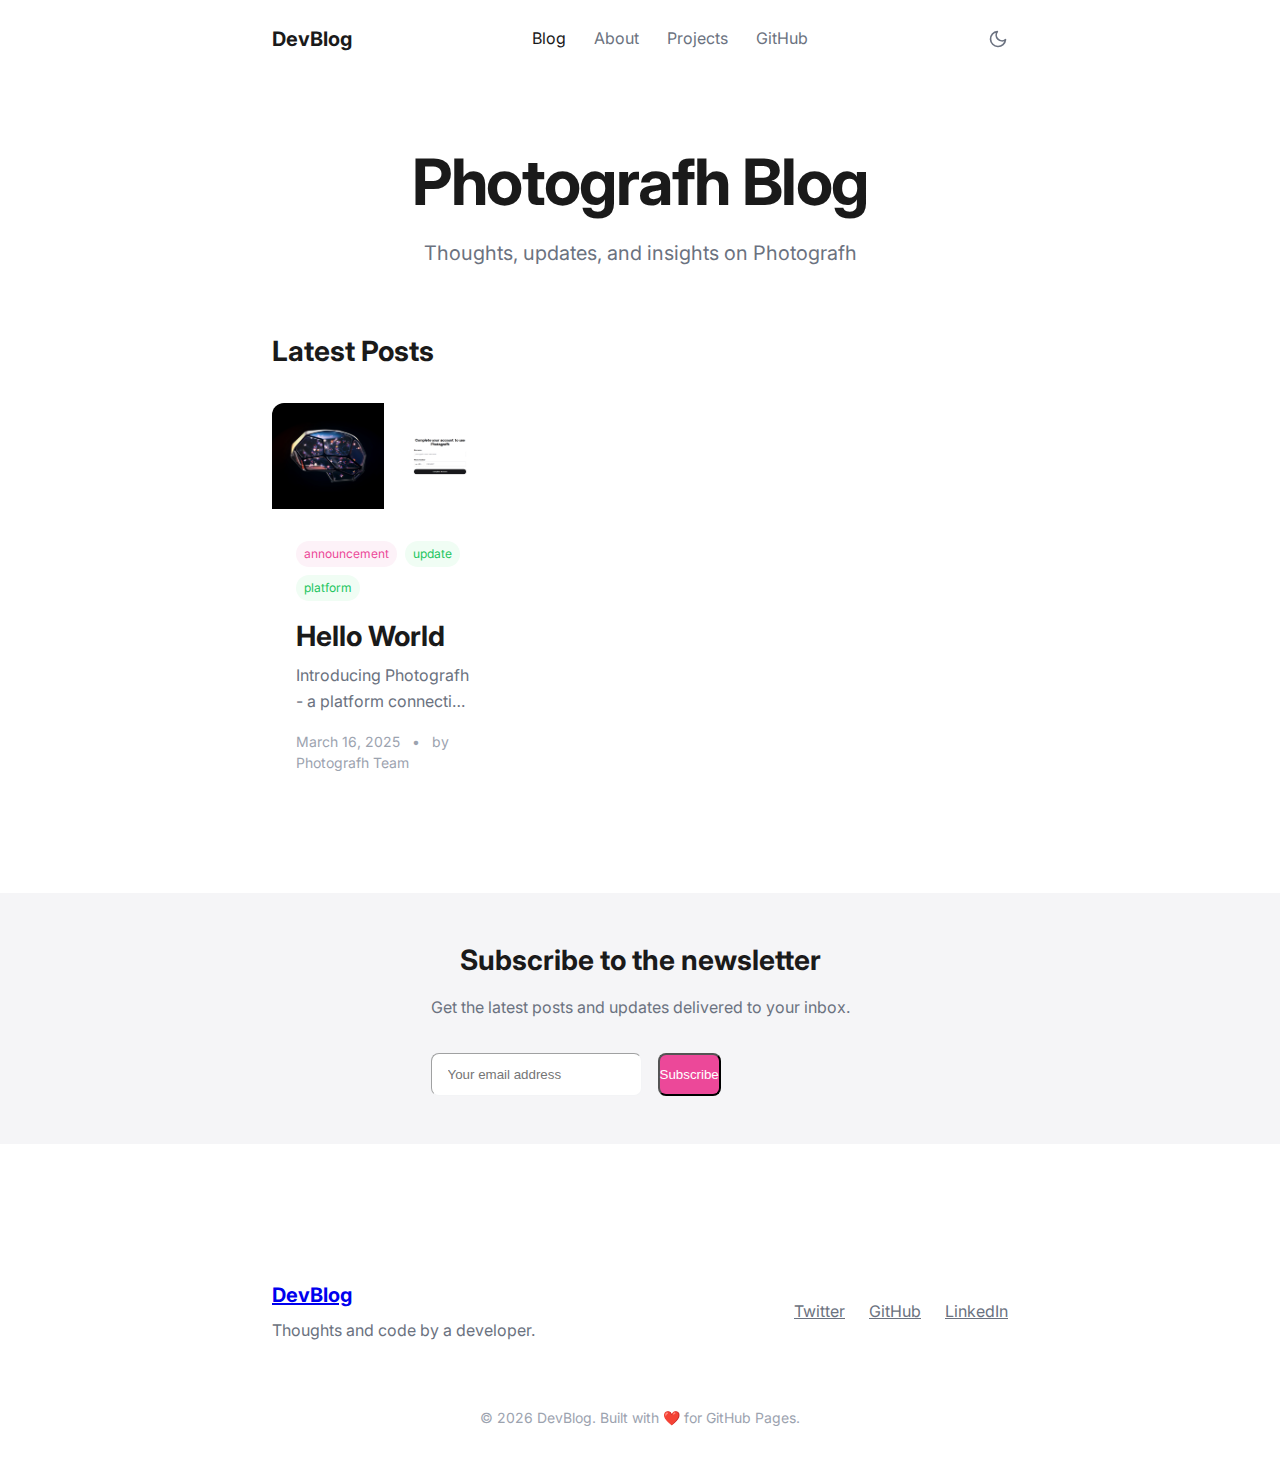
==== index.html @ 2fe1cd86 "initial blog post" ====
<!DOCTYPE html>
<html lang="en">
  <head>
    <meta charset="UTF-8" />
    <meta name="viewport" content="width=device-width, initial-scale=1.0" />
    <title>Developer Blog</title>
    <link rel="stylesheet" href="styles.css" />
    <link
      rel="stylesheet"
      href="https://fonts.googleapis.com/css2?family=Inter:wght@400;500;600;700&display=swap"
    />
  </head>
  <body>
    <header class="py-6 border-b border-gray-100 border-opacity-10">
      <div class="wrapper">
        <nav class="flex justify-between items-center">
          <div class="logo">
            <a href="index.html" class="text-xl font-bold">DevBlog</a>
          </div>
          <div class="nav-links space-x-6">
            <a href="index.html" class="text-foreground">Blog</a>
            <a href="#" class="text-gray-500 hover:text-foreground">About</a>
            <a href="#" class="text-gray-500 hover:text-foreground">Projects</a>
            <a
              href="https://github.com/yourusername"
              target="_blank"
              class="text-gray-500 hover:text-foreground"
              >GitHub</a
            >
          </div>
          <button class="theme-toggle" aria-label="Toggle dark mode">
            <svg
              xmlns="http://www.w3.org/2000/svg"
              width="20"
              height="20"
              viewBox="0 0 24 24"
              fill="none"
              stroke="currentColor"
              stroke-width="2"
              stroke-linecap="round"
              stroke-linejoin="round"
              class="sun-icon"
            >
              <circle cx="12" cy="12" r="5"></circle>
              <line x1="12" y1="1" x2="12" y2="3"></line>
              <line x1="12" y1="21" x2="12" y2="23"></line>
              <line x1="4.22" y1="4.22" x2="5.64" y2="5.64"></line>
              <line x1="18.36" y1="18.36" x2="19.78" y2="19.78"></line>
              <line x1="1" y1="12" x2="3" y2="12"></line>
              <line x1="21" y1="12" x2="23" y2="12"></line>
              <line x1="4.22" y1="19.78" x2="5.64" y2="18.36"></line>
              <line x1="18.36" y1="5.64" x2="19.78" y2="4.22"></line>
            </svg>
            <svg
              xmlns="http://www.w3.org/2000/svg"
              width="20"
              height="20"
              viewBox="0 0 24 24"
              fill="none"
              stroke="currentColor"
              stroke-width="2"
              stroke-linecap="round"
              stroke-linejoin="round"
              class="moon-icon"
            >
              <path d="M21 12.79A9 9 0 1 1 11.21 3 7 7 0 0 0 21 12.79z"></path>
            </svg>
          </button>
        </nav>
      </div>
    </header>

    <main>
      <div class="wrapper">
        <section class="blog-header my-16 text-center">
          <h1 class="text-huge font-bold tracking-tight mb-4">
            Photografh Blog
          </h1>
          <p class="text-xl text-gray-500">
            Thoughts, updates, and insights on Photografh
          </p>
        </section>

        <section class="posts-grid mb-24">
          <h2 class="text-h2 font-bold mb-8">Latest Posts</h2>
          <div class="grid grid-cols-1 md:grid-cols-2 lg:grid-cols-3 gap-8">
            <!-- Posts will be dynamically inserted here -->
          </div>
        </section>
      </div>

      <section class="newsletter-section bg-secondaryBg py-12 mb-24">
        <div class="wrapper">
          <div class="text-center max-w-xl mx-auto">
            <h2 class="text-h2 font-bold mb-4">Subscribe to the newsletter</h2>
            <p class="text-gray-500 mb-8">
              Get the latest posts and updates delivered to your inbox.
            </p>
            <form class="flex flex-col sm:flex sm:flex-row sm:gap-4">
              <input
                type="email"
                placeholder="Your email address"
                class="bg-background border border-gray-100 border-opacity-10 rounded-lg py-3 px-4 mb-4 sm:mb-0 flex-grow"
              />
              <button
                type="submit"
                class="bg-pink-500 hover:bg-pink-600 text-white font-medium py-3 px-5 rounded-lg transition-colors"
              >
                Subscribe
              </button>
            </form>
          </div>
        </div>
      </section>
    </main>

    <footer class="border-t border-gray-100 border-opacity-10 py-10">
      <div class="wrapper">
        <div class="flex flex-col md:flex-row justify-between items-center">
          <div class="mb-6 md:mb-0">
            <a href="index.html" class="text-xl font-bold">DevBlog</a>
            <p class="text-gray-500 mt-2">Thoughts and code by a developer.</p>
          </div>
          <div class="flex space-x-6">
            <a href="#" class="text-gray-500 hover:text-foreground">Twitter</a>
            <a href="#" class="text-gray-500 hover:text-foreground">GitHub</a>
            <a href="#" class="text-gray-500 hover:text-foreground">LinkedIn</a>
          </div>
        </div>
        <div
          class="mt-8 pt-8 border-t border-gray-100 border-opacity-10 text-center text-gray-400 text-sm"
        >
          <p>
            &copy; <span id="current-year"></span> DevBlog. Built with ❤️ for
            GitHub Pages.
          </p>
        </div>
      </div>
    </footer>

    <script src="script.js"></script>
  </body>
</html>
---- styles.css ----
:root {
  /* Light theme variables */
  --background: #ffffff;
  --secondaryBg: #f5f5f7;
  --foreground: #1a1a1a;
  --gray-50: #f9fafb;
  --gray-100: #f3f4f6;
  --gray-200: #e5e7eb;
  --gray-300: #d1d5db;
  --gray-400: #9ca3af;
  --gray-500: #6b7280;
  --gray-600: #4b5563;
  --gray-700: #374151;
  --gray-800: #1f2937;
  --blue-50: #eff6ff;
  --blue-100: #dbeafe;
  --blue-500: #3b82f6;
  --green-50: #f0fdf4;
  --green-500: #22c55e;
  --pink-50: #fdf2f8;
  --pink-200: #fbcfe8;
  --pink-500: #ec4899;
  --pink-600: #db2777;
  --pink-700: #be185d;
  --pink-800: #9d174d;
  --yellow-500: #eab308;
}
.dark {
  /* Dark theme variables */
  --background: #121212;
  --secondaryBg: #1e1e1e;
  --foreground: #f5f5f7;
  --gray-50: #18181b;
  --gray-100: #27272a;
  --gray-200: #3f3f46;
  --gray-300: #52525b;
  --gray-400: #71717a;
  --gray-500: #a1a1aa;
  --gray-600: #d4d4d8;
  --gray-700: #e4e4e7;
  --gray-800: #f4f4f5;
  --blue-50: #172554;
  --blue-100: #1e3a8a;
  --blue-500: #3b82f6;
  --green-50: #14532d;
  --green-500: #22c55e;
  --pink-50: #831843;
  --pink-200: #be185d;
  --pink-500: #ec4899;
  --pink-600: #db2777;
  --pink-700: #fbcfe8;
  --pink-800: #fdf2f8;
  --yellow-500: #eab308;
}
* {
  margin: 0;
  padding: 0;
  box-sizing: border-box;
}
html,
body {
  -webkit-font-smoothing: antialiased;
  -moz-osx-font-smoothing: grayscale;
  background-color: var(--background);
  color: var(--foreground);
  min-height: 100vh;
}
body {
  font-family: "Inter", -apple-system, BlinkMacSystemFont, "Segoe UI", Roboto,
    Oxygen, Ubuntu, Cantarell, "Open Sans", "Helvetica Neue", sans-serif;
  line-height: 1.6;
  transition: background-color 0.3s ease, color 0.3s ease;
} /* Wrapper */
.wrapper {
  display: grid;
  grid-template-columns: 1fr min(736px, 100%) 1fr;
  padding: 0 1.25rem;
}
.wrapper > * {
  grid-column: 2;
}
.full-bleed {
  width: 100%;
  grid-column: 1/4;
} /* Typography */
.text-huge {
  font-size: clamp(48px, 6vw, 64px);
  line-height: 1.25;
}
.text-h2 {
  font-size: clamp(24px, 3vw, 28px);
  line-height: 1.375;
}
.text-xl {
  font-size: 20px;
  line-height: 1.5;
}
.text-lg {
  font-size: 18px;
  line-height: 1.5;
}
.text-base {
  font-size: 16px;
  line-height: 1.5;
}
.text-sm {
  font-size: 14px;
  line-height: 21px;
}
.text-xs {
  font-size: 12px;
  line-height: 18px;
} /* Header and Navigation */
header {
  margin-bottom: 0;
}
.logo a {
  color: var(--foreground);
  text-decoration: none;
}
.nav-links a {
  text-decoration: none;
  transition: color 0.2s ease;
}
.theme-toggle {
  background: none;
  border: none;
  color: var(--gray-500);
  cursor: pointer;
  display: flex;
  align-items: center;
  justify-content: center;
}
.dark .sun-icon {
  display: block;
}
.dark .moon-icon {
  display: none;
}
.sun-icon {
  display: none;
}
.moon-icon {
  display: block;
} /* Post Cards */
.post-card {
  background-color: var(--background);
  overflow: hidden;
  transition: transform 0.2s ease;
}
.post-card:hover {
  transform: translateY(-5px);
}
.post-card h2 {
  color: var(--foreground);
  text-decoration: none;
}
.post-card a {
  text-decoration: none;
}
.post-tags {
  display: flex;
  flex-wrap: wrap;
  gap: 8px;
}
.tag {
  display: inline-block;
}
.line-clamp-2 {
  overflow: hidden;
  display: -webkit-box;
  -webkit-box-orient: vertical;
  -webkit-line-clamp: 2;
} /* Blog Post */
.blog-post {
  margin-bottom: 40px;
}
.post-content h2 {
  color: var(--foreground);
}
.post-content h3 {
  color: var(--foreground);
}
.post-content p {
  margin-bottom: 1.5rem;
}
.post-content pre {
  background-color: var(--secondaryBg);
  border-radius: 0.375rem;
  border-width: 1px;
  border-color: var(--gray-100);
  padding: 1rem 1.5rem;
  font-size: 14px;
  line-height: 21px;
  margin: 1.5rem 0;
  overflow-x: auto;
}
.post-content code {
  font-family: ui-monospace, SFMono-Regular, SF Mono, Consolas, Liberation Mono,
    Menlo, monospace;
}
.post-content img {
  max-width: 100%;
  height: auto;
  border-radius: 0.375rem;
  margin: 1.5rem 0;
}
.post-content ul,
.post-content ol {
  margin: 1.5rem 0;
  padding-left: 1.5rem;
}
.post-content ul {
  list-style-type: disc;
}
.post-content ol {
  list-style-type: decimal;
}
.post-content li {
  margin-bottom: 0.5rem;
}
.post-content blockquote {
  border-left: 4px solid var(--pink-500);
  padding-left: 1rem;
  margin: 1.5rem 0;
  color: var(--gray-600);
  font-style: italic;
} /* Utility Classes */
.flex {
  display: flex;
}
.flex-col {
  flex-direction: column;
}
.items-center {
  align-items: center;
}
.justify-between {
  justify-content: space-between;
}
.justify-center {
  justify-content: center;
}
.text-center {
  text-align: center;
}
.font-bold {
  font-weight: 700;
}
.font-semibold {
  font-weight: 600;
}
.font-medium {
  font-weight: 500;
}
.tracking-tight {
  letter-spacing: -0.025em;
}
.mx-auto {
  margin-left: auto;
  margin-right: auto;
}
.my-16 {
  margin-top: 4rem;
  margin-bottom: 4rem;
}
.my-8 {
  margin-top: 2rem;
  margin-bottom: 2rem;
}
.my-4 {
  margin-top: 1rem;
  margin-bottom: 1rem;
}
.mx-2 {
  margin-left: 0.5rem;
  margin-right: 0.5rem;
}
.mt-8 {
  margin-top: 2rem;
}
.mb-8 {
  margin-bottom: 2rem;
}
.mt-4 {
  margin-top: 1rem;
}
.mb-4 {
  margin-bottom: 1rem;
}
.mt-2 {
  margin-top: 0.5rem;
}
.mb-2 {
  margin-bottom: 0.5rem;
}
.mb-6 {
  margin-bottom: 1.5rem;
}
.mb-16 {
  margin-bottom: 4rem;
}
.mb-24 {
  margin-bottom: 6rem;
}
.mt-16 {
  margin-top: 4rem;
}
.py-6 {
  padding-top: 1.5rem;
  padding-bottom: 1.5rem;
}
.py-3 {
  padding-top: 0.75rem;
  padding-bottom: 0.75rem;
}
.px-4 {
  padding-left: 1rem;
  padding-right: 1rem;
}
.py-1 {
  padding-top: 0.25rem;
  padding-bottom: 0.25rem;
}
.px-2 {
  padding-left: 0.5rem;
  padding-right: 0.5rem;
}
.py-10 {
  padding-top: 2.5rem;
  padding-bottom: 2.5rem;
}
.py-12 {
  padding-top: 3rem;
  padding-bottom: 3rem;
}
.pt-8 {
  padding-top: 2rem;
}
.p-6 {
  padding: 1.5rem;
}
.rounded-xl {
  border-radius: 0.75rem;
}
.rounded-lg {
  border-radius: 0.5rem;
}
.rounded-full {
  border-radius: 9999px;
}
.border {
  border-width: 1px;
}
.border-t {
  border-top-width: 1px;
}
.border-b {
  border-bottom-width: 1px;
}
.border-gray-100 {
  border-color: var(--gray-100);
}
.border-opacity-10 {
  --tw-border-opacity: 0.1;
}
.text-foreground {
  color: var(--foreground);
}
.text-gray-500 {
  color: var(--gray-500);
}
.text-gray-400 {
  color: var(--gray-400);
}
.text-gray-700 {
  color: var(--gray-700);
}
.text-white {
  color: #ffffff;
}
.text-blue-500 {
  color: var(--blue-500);
}
.text-green-500 {
  color: var(--green-500);
}
.text-pink-500 {
  color: var(--pink-500);
}
.text-pink-600 {
  color: var(--pink-600);
}
.bg-background {
  background-color: var(--background);
}
.bg-secondaryBg {
  background-color: var(--secondaryBg);
}
.bg-blue-50 {
  background-color: var(--blue-50);
}
.bg-green-50 {
  background-color: var(--green-50);
}
.bg-pink-50 {
  background-color: var(--pink-50);
}
.bg-pink-500 {
  background-color: var(--pink-500);
}
.hover\:bg-pink-600:hover {
  background-color: var(--pink-600);
}
.hover\:text-foreground:hover {
  color: var(--foreground);
}
.transition-colors {
  transition-property: color, background-color, border-color;
  transition-timing-function: cubic-bezier(0.4, 0, 0.2, 1);
  transition-duration: 0.15s;
}
.transition-transform {
  transition-property: transform;
  transition-timing-function: cubic-bezier(0.4, 0, 0.2, 1);
  transition-duration: 0.15s;
}
.object-cover {
  object-fit: cover;
}
.w-full {
  width: 100%;
}
.h-full {
  height: 100%;
}
.overflow-hidden {
  overflow: hidden;
}
.grid {
  display: grid;
}
.grid-cols-1 {
  grid-template-columns: repeat(1, minmax(0, 1fr));
}
.gap-8 {
  gap: 2rem;
}
.space-x-6 > :not([hidden]) ~ :not([hidden]) {
  --tw-space-x-reverse: 0;
  margin-right: calc(1.5rem * var(--tw-space-x-reverse));
  margin-left: calc(1.5rem * calc(1 - var(--tw-space-x-reverse)));
}
.group:hover .group-hover\:scale-\[1\.05\] {
  --tw-scale-x: 1.05;
  --tw-scale-y: 1.05;
  transform: translate(var(--tw-translate-x), var(--tw-translate-y))
    rotate(var(--tw-rotate)) skewX(var(--tw-skew-x)) skewY(var(--tw-skew-y))
    scaleX(var(--tw-scale-x)) scaleY(var(--tw-scale-y));
} /* Responsive Design */
@media (min-width: 640px) {
  .sm\:flex {
    display: flex;
  }
  .sm\:flex-row {
    flex-direction: row;
  }
  .sm\:gap-4 {
    gap: 1rem;
  }
  .sm\:mb-0 {
    margin-bottom: 0;
  }
}
@media (min-width: 768px) {
  .md\:grid-cols-2 {
    grid-template-columns: repeat(2, minmax(0, 1fr));
  }
  .md\:flex-row {
    flex-direction: row;
  }
  .md\:mb-0 {
    margin-bottom: 0;
  }
}
@media (min-width: 1024px) {
  .lg\:grid-cols-3 {
    grid-template-columns: repeat(3, minmax(0, 1fr));
  }
}
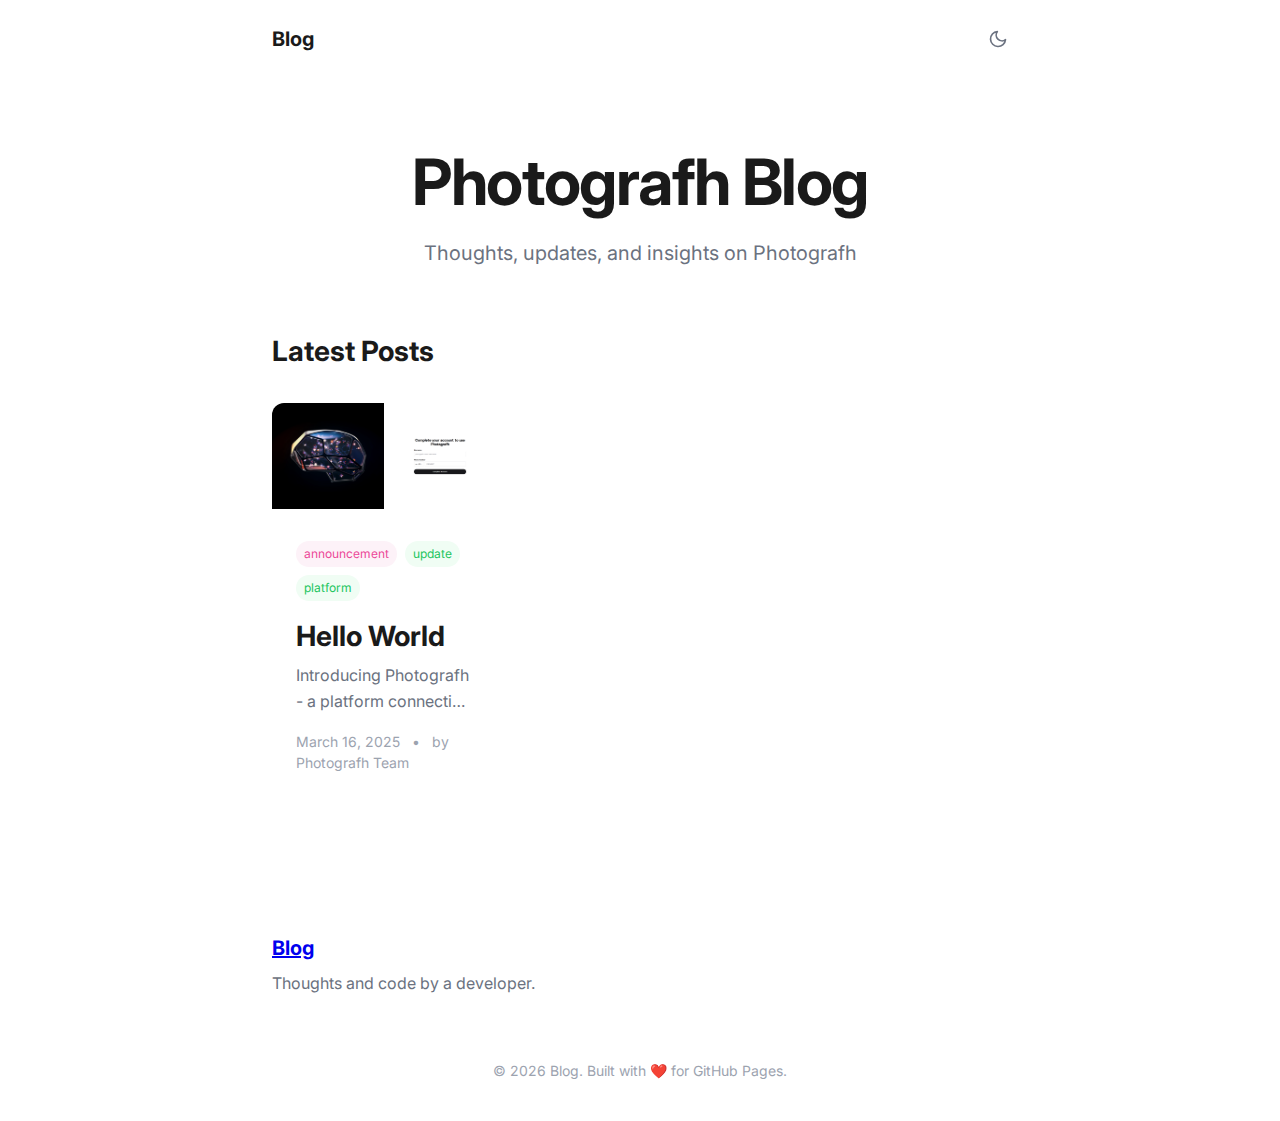
==== commit da09189e: "removed irrelevant content" ====
--- a/index.html
+++ b/index.html
@@ -3,7 +3,7 @@
   <head>
     <meta charset="UTF-8" />
     <meta name="viewport" content="width=device-width, initial-scale=1.0" />
-    <title>Developer Blog</title>
+    <title>Blog</title>
     <link rel="stylesheet" href="styles.css" />
     <link
       rel="stylesheet"
@@ -15,19 +15,11 @@
       <div class="wrapper">
         <nav class="flex justify-between items-center">
           <div class="logo">
-            <a href="index.html" class="text-xl font-bold">DevBlog</a>
+            <a href="index.html" class="text-xl font-bold">Blog</a>
           </div>
-          <div class="nav-links space-x-6">
+          <!-- <div class="nav-links space-x-6">
             <a href="index.html" class="text-foreground">Blog</a>
-            <a href="#" class="text-gray-500 hover:text-foreground">About</a>
-            <a href="#" class="text-gray-500 hover:text-foreground">Projects</a>
-            <a
-              href="https://github.com/yourusername"
-              target="_blank"
-              class="text-gray-500 hover:text-foreground"
-              >GitHub</a
-            >
-          </div>
+          </div> -->
           <button class="theme-toggle" aria-label="Toggle dark mode">
             <svg
               xmlns="http://www.w3.org/2000/svg"
@@ -88,50 +80,26 @@
           </div>
         </section>
       </div>
-
-      <section class="newsletter-section bg-secondaryBg py-12 mb-24">
-        <div class="wrapper">
-          <div class="text-center max-w-xl mx-auto">
-            <h2 class="text-h2 font-bold mb-4">Subscribe to the newsletter</h2>
-            <p class="text-gray-500 mb-8">
-              Get the latest posts and updates delivered to your inbox.
-            </p>
-            <form class="flex flex-col sm:flex sm:flex-row sm:gap-4">
-              <input
-                type="email"
-                placeholder="Your email address"
-                class="bg-background border border-gray-100 border-opacity-10 rounded-lg py-3 px-4 mb-4 sm:mb-0 flex-grow"
-              />
-              <button
-                type="submit"
-                class="bg-pink-500 hover:bg-pink-600 text-white font-medium py-3 px-5 rounded-lg transition-colors"
-              >
-                Subscribe
-              </button>
-            </form>
-          </div>
-        </div>
-      </section>
     </main>
 
     <footer class="border-t border-gray-100 border-opacity-10 py-10">
       <div class="wrapper">
         <div class="flex flex-col md:flex-row justify-between items-center">
           <div class="mb-6 md:mb-0">
-            <a href="index.html" class="text-xl font-bold">DevBlog</a>
+            <a href="index.html" class="text-xl font-bold">Blog</a>
             <p class="text-gray-500 mt-2">Thoughts and code by a developer.</p>
           </div>
-          <div class="flex space-x-6">
+          <!-- <div class="flex space-x-6">
             <a href="#" class="text-gray-500 hover:text-foreground">Twitter</a>
             <a href="#" class="text-gray-500 hover:text-foreground">GitHub</a>
             <a href="#" class="text-gray-500 hover:text-foreground">LinkedIn</a>
-          </div>
+          </div> -->
         </div>
         <div
           class="mt-8 pt-8 border-t border-gray-100 border-opacity-10 text-center text-gray-400 text-sm"
         >
           <p>
-            &copy; <span id="current-year"></span> DevBlog. Built with ❤️ for
+            &copy; <span id="current-year"></span> Blog. Built with ❤️ for
             GitHub Pages.
           </p>
         </div>
